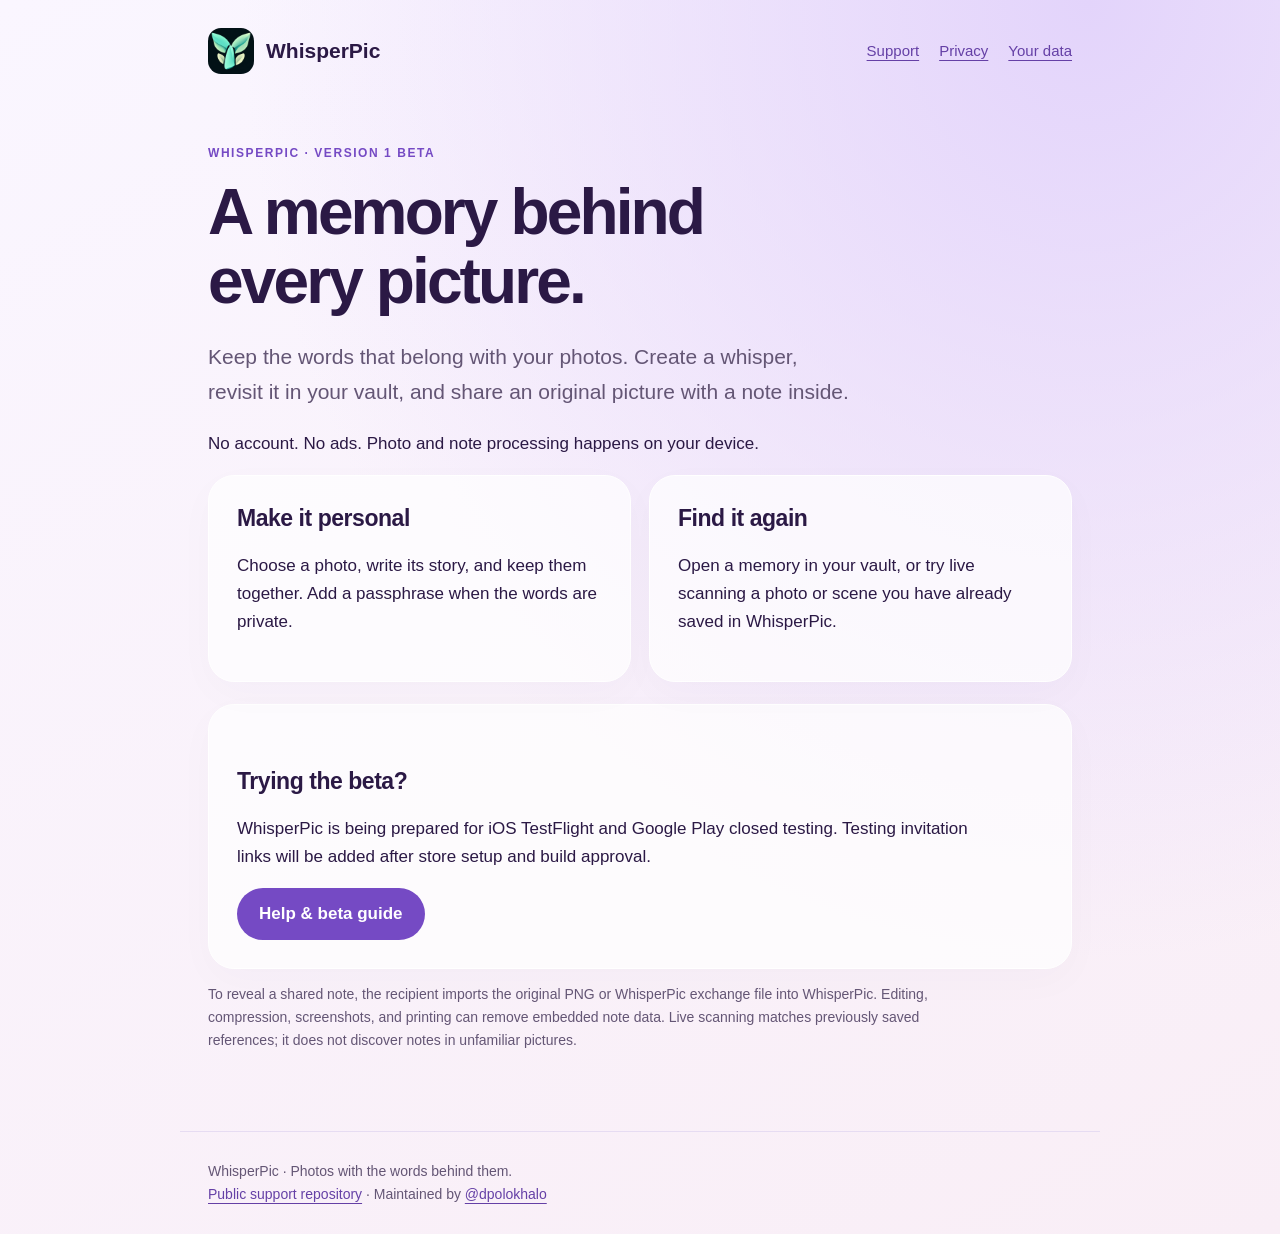
==== index.html @ 25c96d5d "Publish WhisperPic privacy, support, and data guides" ====
<!doctype html>
<html lang="en"><head><meta charset="utf-8"><meta name="viewport" content="width=device-width,initial-scale=1"><meta name="color-scheme" content="light"><meta name="referrer" content="no-referrer"><title>Photos with a little more · WhisperPic</title><link rel="icon" href="assets/icon.png"><link rel="stylesheet" href="style.css"></head><body><header><a class="brand" href="./"><img src="assets/icon.png" alt="" width="46" height="46">WhisperPic</a><nav aria-label="Main"><a href="support.html">Support</a><a href="privacy.html">Privacy</a><a href="delete-data.html">Your data</a></nav></header><main id="main"><p class="eyebrow">WhisperPic · Version 1 beta</p><h1>A memory behind<br>every picture.</h1><p class="lead">Keep the words that belong with your photos. Create a whisper, revisit it in your vault, and share an original picture with a note inside.</p><p>No account. No ads. Photo and note processing happens on your device.</p><div class="cards"><section class="card"><h2>Make it personal</h2><p>Choose a photo, write its story, and keep them together. Add a passphrase when the words are private.</p></section><section class="card"><h2>Find it again</h2><p>Open a memory in your vault, or try live scanning a photo or scene you have already saved in WhisperPic.</p></section></div><section class="card"><h2>Trying the beta?</h2><p>WhisperPic is being prepared for iOS TestFlight and Google Play closed testing. Testing invitation links will be added after store setup and build approval.</p><a class="button" href="support.html">Help &amp; beta guide</a></section><p class="small">To reveal a shared note, the recipient imports the original PNG or WhisperPic exchange file into WhisperPic. Editing, compression, screenshots, and printing can remove embedded note data. Live scanning matches previously saved references; it does not discover notes in unfamiliar pictures.</p></main><footer>WhisperPic · Photos with the words behind them.<br><a href="https://github.com/dpolokhalo/whisperpic-support">Public support repository</a> · Maintained by <a href="https://github.com/dpolokhalo">@dpolokhalo</a></footer></body></html>
---- style.css ----
:root{color-scheme:light;--ink:#2b1945;--muted:#645675;--accent:#754ac4;--line:#e6dcf2}*{box-sizing:border-box}body{margin:0;color:var(--ink);font:17px/1.65 -apple-system,BlinkMacSystemFont,"Segoe UI",sans-serif;background:radial-gradient(ellipse at 85% 0%,#e3d4fb,transparent 55%),linear-gradient(150deg,#faf6ff,#f9eef6);min-height:100vh}a{color:#6540a6;text-underline-offset:4px}a:hover{color:#42266e}a:focus-visible{outline:3px solid var(--accent);outline-offset:5px}header,main,footer{max-width:920px;margin:auto;padding:28px}header{display:flex;align-items:center;justify-content:space-between;gap:20px;flex-wrap:wrap}.brand{display:flex;align-items:center;gap:12px;text-decoration:none;font-weight:750;font-size:21px;color:var(--ink)}.brand img{width:46px;height:46px;border-radius:13px}nav{display:flex;gap:20px;flex-wrap:wrap;font-size:15px}main{padding-top:30px;padding-bottom:64px}.eyebrow{text-transform:uppercase;letter-spacing:.13em;font-weight:700;font-size:12px;color:var(--accent)}h1{font-size:clamp(34px,6vw,64px);line-height:1.08;letter-spacing:-.045em;max-width:700px;margin:14px 0 24px}h2{font-size:23px;line-height:1.25;margin-top:34px;letter-spacing:-.02em}p,li{max-width:740px}.lead{font-size:21px;color:var(--muted);max-width:650px}.card{background:#ffffffb8;border:1px solid #fff;border-radius:26px;padding:28px;margin-top:22px;box-shadow:0 12px 40px #38205a06}.cards{display:grid;grid-template-columns:1fr 1fr;gap:18px}.cards .card{margin:0}.cards h2{margin-top:0}.button{display:inline-block;background:var(--accent);color:white;padding:12px 22px;text-decoration:none;border-radius:999px;font-weight:650}.button:hover{color:white;background:#6039a8}.small,footer{font-size:14px;color:var(--muted)}footer{border-top:1px solid var(--line)}details{border-bottom:1px solid var(--line);padding:17px 0}summary{cursor:pointer;font-weight:650}details p{margin-bottom:0}ul,ol{padding-left:24px}code{font-size:.9em}strong{font-weight:700}@media(max-width:600px){header,main,footer{padding:22px}.cards{grid-template-columns:1fr}.card{padding:23px}h1{margin-top:14px}nav{gap:14px}}
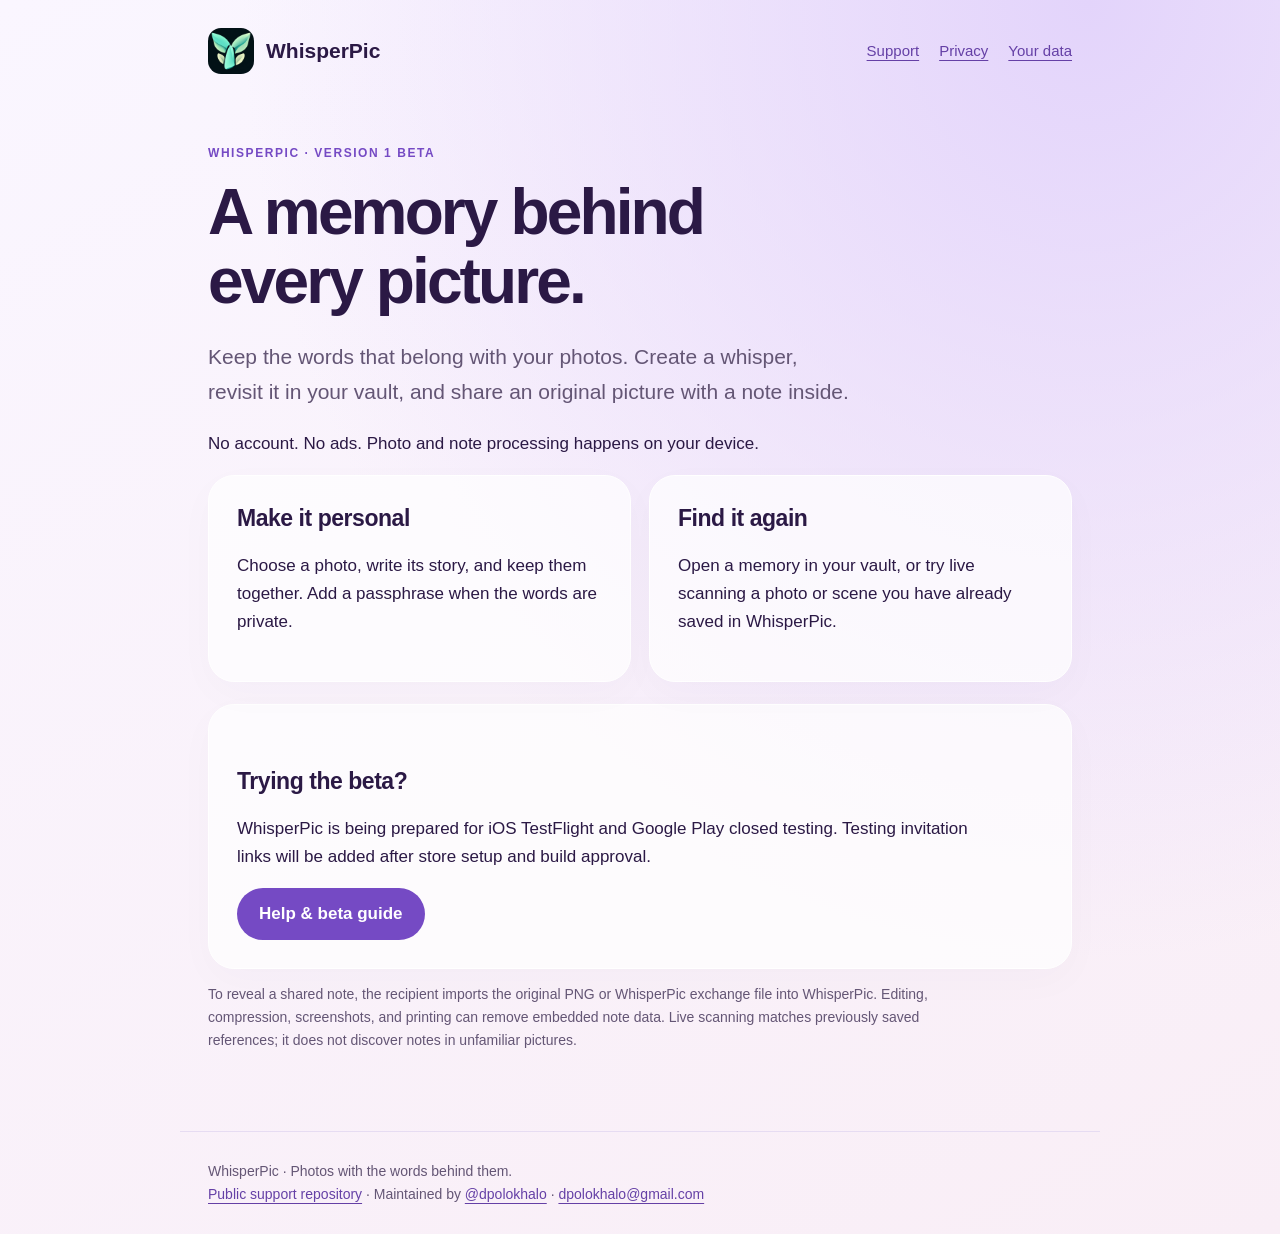
==== commit fe8013ec: "Add approved support email and native review privacy details" ====
--- a/index.html
+++ b/index.html
@@ -1,2 +1,2 @@
 <!doctype html>
-<html lang="en"><head><meta charset="utf-8"><meta name="viewport" content="width=device-width,initial-scale=1"><meta name="color-scheme" content="light"><meta name="referrer" content="no-referrer"><title>Photos with a little more · WhisperPic</title><link rel="icon" href="assets/icon.png"><link rel="stylesheet" href="style.css"></head><body><header><a class="brand" href="./"><img src="assets/icon.png" alt="" width="46" height="46">WhisperPic</a><nav aria-label="Main"><a href="support.html">Support</a><a href="privacy.html">Privacy</a><a href="delete-data.html">Your data</a></nav></header><main id="main"><p class="eyebrow">WhisperPic · Version 1 beta</p><h1>A memory behind<br>every picture.</h1><p class="lead">Keep the words that belong with your photos. Create a whisper, revisit it in your vault, and share an original picture with a note inside.</p><p>No account. No ads. Photo and note processing happens on your device.</p><div class="cards"><section class="card"><h2>Make it personal</h2><p>Choose a photo, write its story, and keep them together. Add a passphrase when the words are private.</p></section><section class="card"><h2>Find it again</h2><p>Open a memory in your vault, or try live scanning a photo or scene you have already saved in WhisperPic.</p></section></div><section class="card"><h2>Trying the beta?</h2><p>WhisperPic is being prepared for iOS TestFlight and Google Play closed testing. Testing invitation links will be added after store setup and build approval.</p><a class="button" href="support.html">Help &amp; beta guide</a></section><p class="small">To reveal a shared note, the recipient imports the original PNG or WhisperPic exchange file into WhisperPic. Editing, compression, screenshots, and printing can remove embedded note data. Live scanning matches previously saved references; it does not discover notes in unfamiliar pictures.</p></main><footer>WhisperPic · Photos with the words behind them.<br><a href="https://github.com/dpolokhalo/whisperpic-support">Public support repository</a> · Maintained by <a href="https://github.com/dpolokhalo">@dpolokhalo</a></footer></body></html>
+<html lang="en"><head><meta charset="utf-8"><meta name="viewport" content="width=device-width,initial-scale=1"><meta name="color-scheme" content="light"><meta name="referrer" content="no-referrer"><title>Photos with a little more · WhisperPic</title><link rel="icon" href="assets/icon.png"><link rel="stylesheet" href="style.css"></head><body><header><a class="brand" href="./"><img src="assets/icon.png" alt="" width="46" height="46">WhisperPic</a><nav aria-label="Main"><a href="support.html">Support</a><a href="privacy.html">Privacy</a><a href="delete-data.html">Your data</a></nav></header><main id="main"><p class="eyebrow">WhisperPic · Version 1 beta</p><h1>A memory behind<br>every picture.</h1><p class="lead">Keep the words that belong with your photos. Create a whisper, revisit it in your vault, and share an original picture with a note inside.</p><p>No account. No ads. Photo and note processing happens on your device.</p><div class="cards"><section class="card"><h2>Make it personal</h2><p>Choose a photo, write its story, and keep them together. Add a passphrase when the words are private.</p></section><section class="card"><h2>Find it again</h2><p>Open a memory in your vault, or try live scanning a photo or scene you have already saved in WhisperPic.</p></section></div><section class="card"><h2>Trying the beta?</h2><p>WhisperPic is being prepared for iOS TestFlight and Google Play closed testing. Testing invitation links will be added after store setup and build approval.</p><a class="button" href="support.html">Help &amp; beta guide</a></section><p class="small">To reveal a shared note, the recipient imports the original PNG or WhisperPic exchange file into WhisperPic. Editing, compression, screenshots, and printing can remove embedded note data. Live scanning matches previously saved references; it does not discover notes in unfamiliar pictures.</p></main><footer>WhisperPic · Photos with the words behind them.<br><a href="https://github.com/dpolokhalo/whisperpic-support">Public support repository</a> · Maintained by <a href="https://github.com/dpolokhalo">@dpolokhalo</a> · <a href="mailto:dpolokhalo@gmail.com">dpolokhalo@gmail.com</a></footer></body></html>
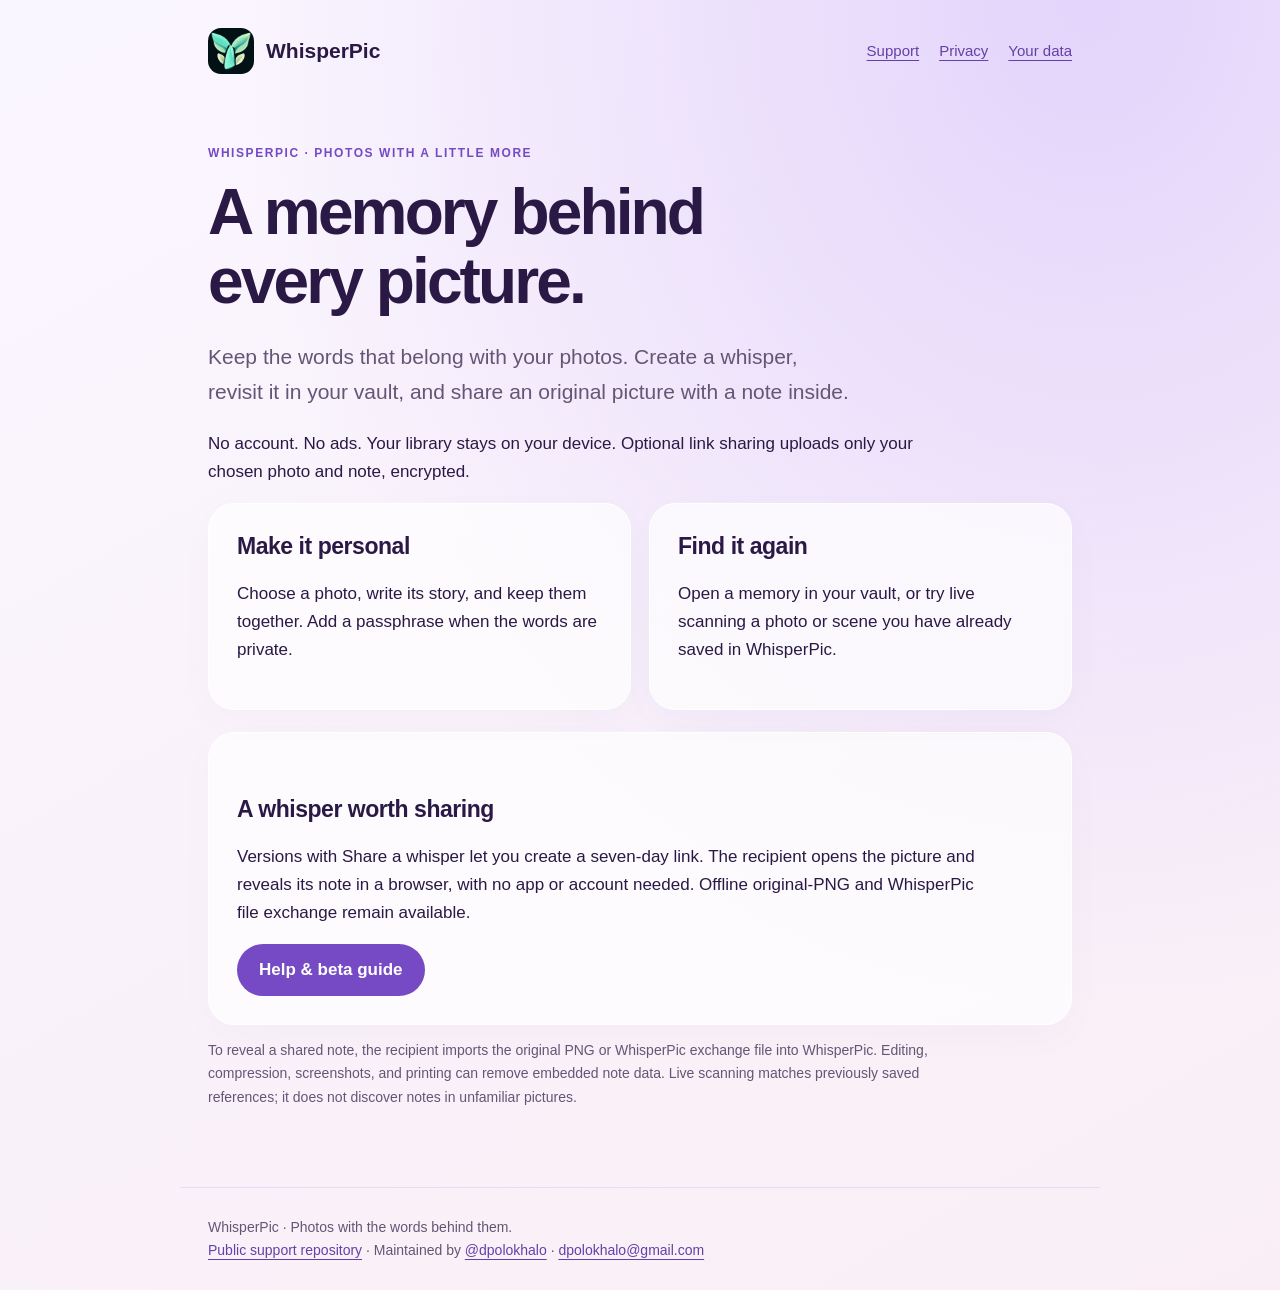
==== commit a75a59c1: "Explain optional encrypted whisper links and backdrop setup" ====
--- a/index.html
+++ b/index.html
@@ -1,2 +1,2 @@
 <!doctype html>
-<html lang="en"><head><meta charset="utf-8"><meta name="viewport" content="width=device-width,initial-scale=1"><meta name="color-scheme" content="light"><meta name="referrer" content="no-referrer"><title>Photos with a little more · WhisperPic</title><link rel="icon" href="assets/icon.png"><link rel="stylesheet" href="style.css"></head><body><header><a class="brand" href="./"><img src="assets/icon.png" alt="" width="46" height="46">WhisperPic</a><nav aria-label="Main"><a href="support.html">Support</a><a href="privacy.html">Privacy</a><a href="delete-data.html">Your data</a></nav></header><main id="main"><p class="eyebrow">WhisperPic · Version 1 beta</p><h1>A memory behind<br>every picture.</h1><p class="lead">Keep the words that belong with your photos. Create a whisper, revisit it in your vault, and share an original picture with a note inside.</p><p>No account. No ads. Photo and note processing happens on your device.</p><div class="cards"><section class="card"><h2>Make it personal</h2><p>Choose a photo, write its story, and keep them together. Add a passphrase when the words are private.</p></section><section class="card"><h2>Find it again</h2><p>Open a memory in your vault, or try live scanning a photo or scene you have already saved in WhisperPic.</p></section></div><section class="card"><h2>Trying the beta?</h2><p>WhisperPic is being prepared for iOS TestFlight and Google Play closed testing. Testing invitation links will be added after store setup and build approval.</p><a class="button" href="support.html">Help &amp; beta guide</a></section><p class="small">To reveal a shared note, the recipient imports the original PNG or WhisperPic exchange file into WhisperPic. Editing, compression, screenshots, and printing can remove embedded note data. Live scanning matches previously saved references; it does not discover notes in unfamiliar pictures.</p></main><footer>WhisperPic · Photos with the words behind them.<br><a href="https://github.com/dpolokhalo/whisperpic-support">Public support repository</a> · Maintained by <a href="https://github.com/dpolokhalo">@dpolokhalo</a> · <a href="mailto:dpolokhalo@gmail.com">dpolokhalo@gmail.com</a></footer></body></html>
+<html lang="en"><head><meta charset="utf-8"><meta name="viewport" content="width=device-width,initial-scale=1"><meta name="color-scheme" content="light"><meta name="referrer" content="no-referrer"><title>Photos with a little more · WhisperPic</title><link rel="icon" href="assets/icon.png"><link rel="stylesheet" href="style.css"></head><body><header><a class="brand" href="./"><img src="assets/icon.png" alt="" width="46" height="46">WhisperPic</a><nav aria-label="Main"><a href="support.html">Support</a><a href="privacy.html">Privacy</a><a href="delete-data.html">Your data</a></nav></header><main id="main"><p class="eyebrow">WhisperPic · Photos with a little more</p><h1>A memory behind<br>every picture.</h1><p class="lead">Keep the words that belong with your photos. Create a whisper, revisit it in your vault, and share an original picture with a note inside.</p><p>No account. No ads. Your library stays on your device. Optional link sharing uploads only your chosen photo and note, encrypted.</p><div class="cards"><section class="card"><h2>Make it personal</h2><p>Choose a photo, write its story, and keep them together. Add a passphrase when the words are private.</p></section><section class="card"><h2>Find it again</h2><p>Open a memory in your vault, or try live scanning a photo or scene you have already saved in WhisperPic.</p></section></div><section class="card"><h2>A whisper worth sharing</h2><p>Versions with Share a whisper let you create a seven-day link. The recipient opens the picture and reveals its note in a browser, with no app or account needed. Offline original-PNG and WhisperPic file exchange remain available.</p><a class="button" href="support.html">Help &amp; beta guide</a></section><p class="small">To reveal a shared note, the recipient imports the original PNG or WhisperPic exchange file into WhisperPic. Editing, compression, screenshots, and printing can remove embedded note data. Live scanning matches previously saved references; it does not discover notes in unfamiliar pictures.</p></main><footer>WhisperPic · Photos with the words behind them.<br><a href="https://github.com/dpolokhalo/whisperpic-support">Public support repository</a> · Maintained by <a href="https://github.com/dpolokhalo">@dpolokhalo</a> · <a href="mailto:dpolokhalo@gmail.com">dpolokhalo@gmail.com</a></footer></body></html>
